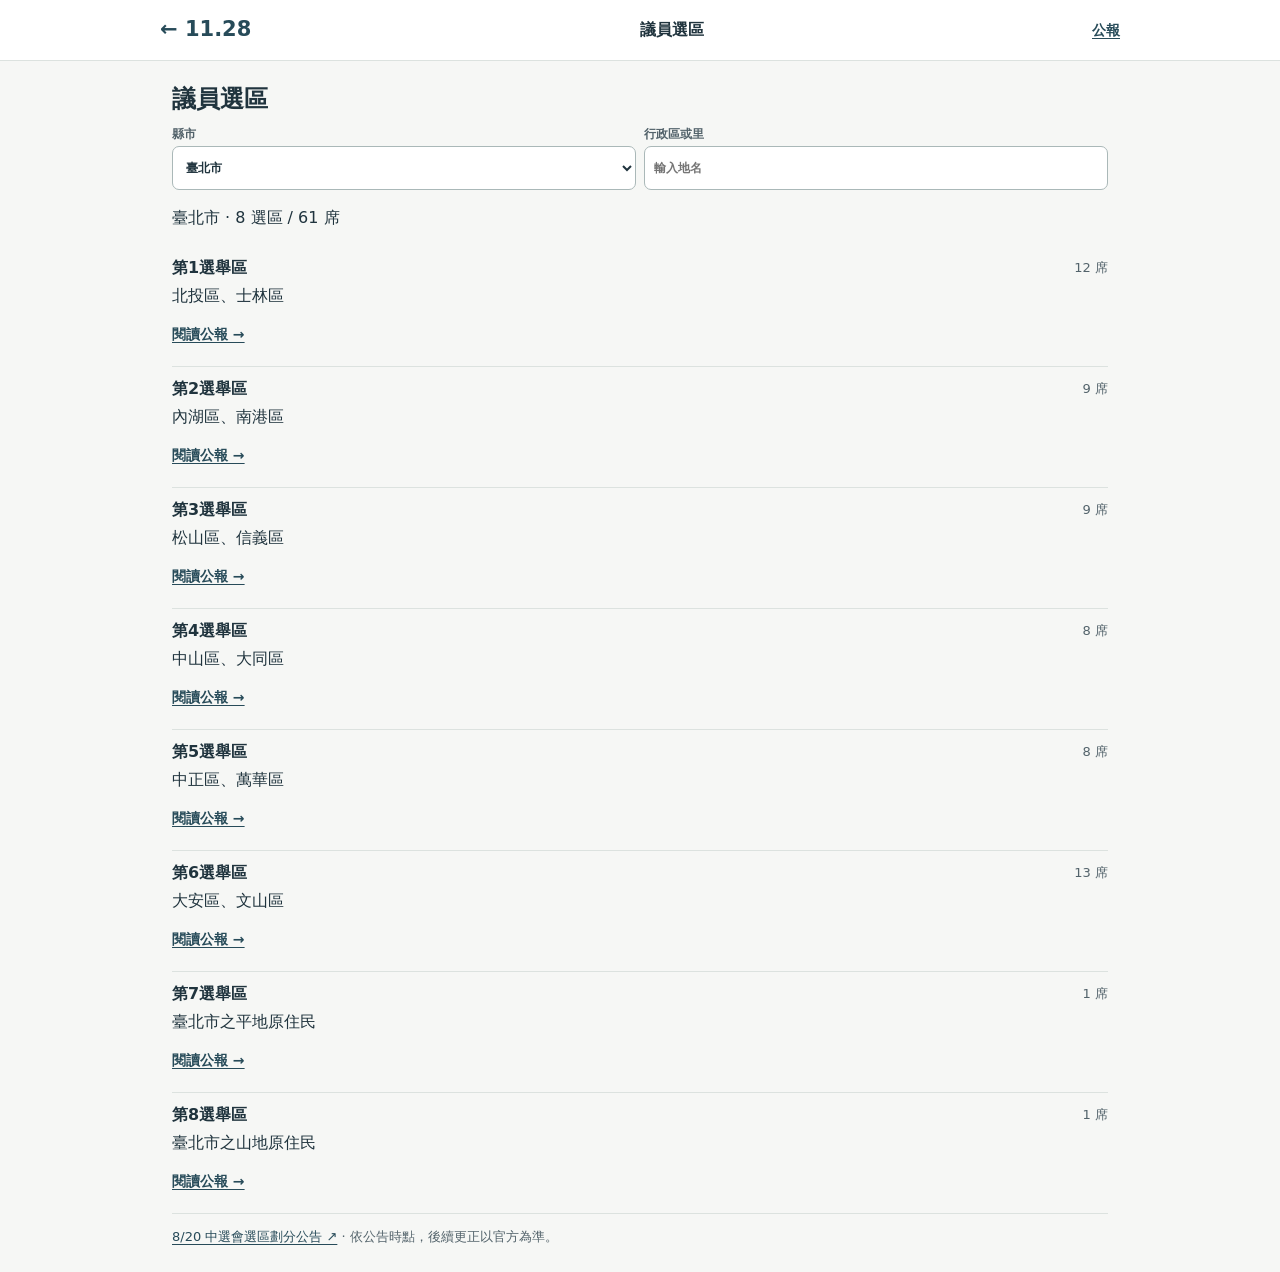
==== districts.html @ 3f52a7c3 "V0.1.8 district finder and expanded official gazette access" ====
<!doctype html><html lang="zh-Hant-TW"><head><meta charset="utf-8"><meta name="viewport" content="width=device-width,initial-scale=1"><title>議員選區｜11.28</title><meta name="description" content="22縣市議員選區範圍、名額及原始公報。"><link rel="icon" href="/favicon.ico"><link rel="apple-touch-icon" href="/apple-touch-icon.png"><link rel="stylesheet" href="assets/reader.css?v=018"><script defer src="scripts/districts.js"></script></head><body><header><a href="./" class="back">← 11.28</a><strong>議員選區</strong><a href="gazettes.html">公報</a></header><main><h1>議員選區</h1><div class="filters"><label>縣市<select id="county" disabled></select></label><label>行政區或里<input id="query" type="search" placeholder="輸入地名" disabled></label></div><p id="summary" role="status">讀取資料…</p><div id="districts"></div><p class="district-source"><a href="https://web.cec.gov.tw/api/file/45d8e965-f63a-46d5-b636-7d81e47cf4d1.pdf" target="_blank" rel="noopener noreferrer">8/20 中選會選區劃分公告 ↗</a> · 依公告時點，後續更正以官方為準。</p><noscript><a href="https://web.cec.gov.tw/api/file/45d8e965-f63a-46d5-b636-7d81e47cf4d1.pdf">開啟官方選區公告</a></noscript></main></body></html>
---- assets/reader.css ----
*{box-sizing:border-box}[hidden]{display:none!important}:root{color-scheme:light;--ink:#20343e;--muted:#53636b;--line:#dce2df}body{margin:0;background:#f6f7f5;color:var(--ink);font:16px/1.5 system-ui,-apple-system,"PingFang TC",sans-serif}header{display:flex;gap:12px;align-items:center;justify-content:space-between;padding:8px max(12px,calc((100% - 960px)/2));background:white;border-bottom:1px solid var(--line)}a{color:#274b59;text-underline-offset:3px}header a{font-size:14px;font-weight:650;display:flex;align-items:center;min-height:44px;white-space:nowrap}header .back{font-size:21px;font-weight:800;text-decoration:none}main{max-width:960px;margin:auto;padding:12px}.filters{display:grid;grid-template-columns:1fr 1fr;gap:8px}label{display:block;font-size:12px;font-weight:650;color:var(--muted)}select,button{font:inherit;min-height:44px;border:1px solid #aab8b8;border-radius:7px;background:#fff;color:var(--ink);padding:7px 9px;width:100%;min-width:0}select{display:block;margin-top:3px}button{cursor:pointer;font-weight:650}.tools{display:flex;gap:7px;align-items:center;flex-wrap:wrap;margin-top:8px}.tools button{width:auto;background:var(--ink);color:white;border-color:var(--ink)}button:disabled{opacity:.5;cursor:default}.tools a{display:inline-flex;align-items:center;min-height:44px;font-size:13px;font-weight:650;padding:4px 3px}#doc-row{margin-top:8px}#status{font-size:13px;margin:7px 0;color:var(--muted)}iframe{display:block;width:100%;height:70vh;height:72dvh;min-height:350px;border:1px solid var(--line);background:white;border-radius:8px}#close{margin-top:6px}details{background:#fff;border:1px solid var(--line);border-radius:8px;padding:8px 10px;margin-top:12px;font-size:13px}summary{cursor:pointer;min-height:36px;display:list-item;line-height:36px;font-weight:650}.sr{position:absolute;clip:rect(0,0,0,0);width:1px;height:1px;overflow:hidden}a:focus-visible,button:focus-visible,select:focus-visible,summary:focus-visible{outline:3px solid #a05b16;outline-offset:2px}@media(max-width:360px){header{gap:5px}header strong{font-size:14px}main{padding:8px}.tools{gap:4px}}

.result-card{background:#fff;border:1px solid var(--line);border-radius:9px;padding:14px;margin:10px 0}.result-card h2{font-size:19px;margin:0 0 6px}.result-card p{font-size:14px;margin:4px 0 8px;color:var(--muted)}.result-card a{display:inline-flex;min-height:44px;align-items:center}main>h1{font-size:24px;margin:8px 0}

#district-scope{font-size:14px;font-weight:650;margin:5px 0}#correction{display:inline-flex;min-height:44px;align-items:center;font-size:13px;font-weight:650}#viewer iframe{height:78vh;height:78dvh;border-radius:5px}.tools{margin-top:5px}#load{background:#fff;color:var(--ink);border-color:var(--line);font-size:13px}#doc-row select{font-size:16px}header strong{white-space:nowrap}@media(max-width:360px){header .back{font-size:18px}}

.district-card{border-bottom:1px solid var(--line);padding:10px 0;background:transparent}.district-heading{display:flex;justify-content:space-between;align-items:center}.district-heading span{font-size:13px;color:var(--muted)}.district-card p{margin:4px 0;overflow-wrap:anywhere}.district-card a,#district-directory{display:inline-flex;min-height:44px;align-items:center;font-size:14px;font-weight:650}.district-source{font-size:13px;color:var(--muted)}input[type=search]{width:100%;min-width:0;min-height:44px;font:inherit;border:1px solid #aab8b8;border-radius:7px;padding:7px 9px;margin-top:3px}
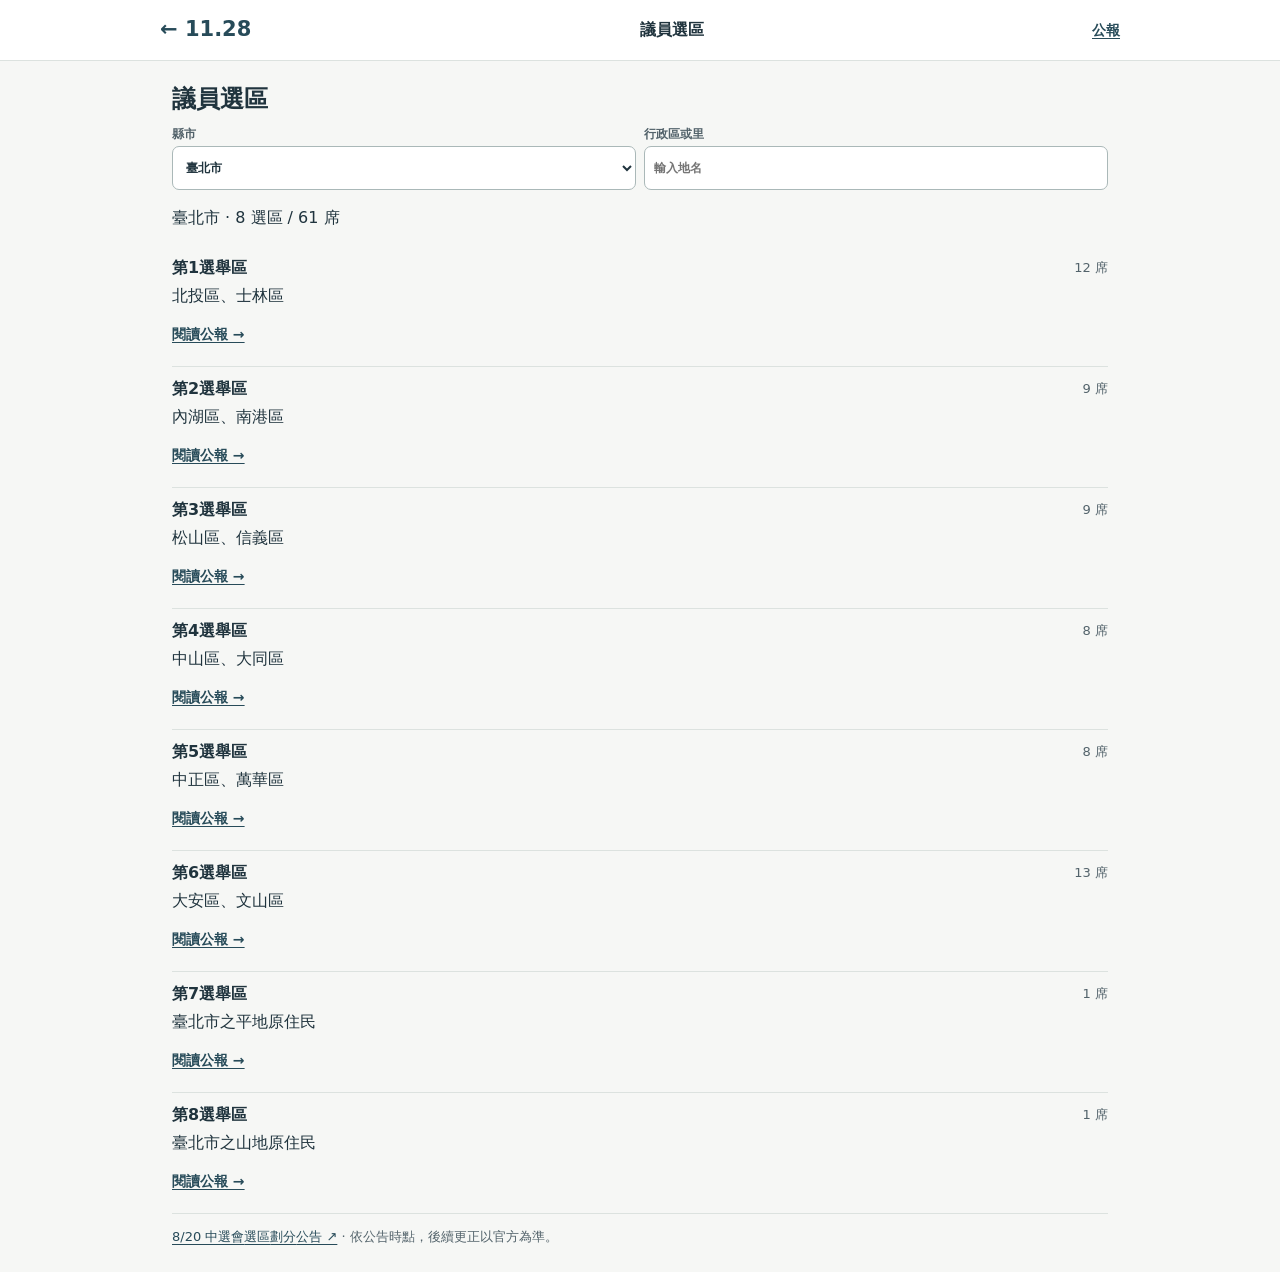
==== commit 37ea5c89: "Break Chinese lines at word boundaries and unify disclosure markers (V0.1.76) - Add scripts/phrase.j" ====
--- a/districts.html
+++ b/districts.html
@@ -1 +1 @@
-<!doctype html><html lang="zh-Hant-TW"><head><meta charset="utf-8"><meta name="viewport" content="width=device-width,initial-scale=1"><title>議員選區｜11.28</title><meta name="description" content="22縣市議員選區範圍、名額及原始公報。"><link rel="icon" href="/favicon.ico"><link rel="apple-touch-icon" href="/apple-touch-icon.png"><link rel="stylesheet" href="assets/reader.css?v=018"><script defer src="scripts/districts.js"></script></head><body><header><a href="./" class="back">← 11.28</a><strong>議員選區</strong><a href="gazettes.html">公報</a></header><main><h1>議員選區</h1><div class="filters"><label>縣市<select id="county" disabled></select></label><label>行政區或里<input id="query" type="search" placeholder="輸入地名" disabled></label></div><p id="summary" role="status">讀取資料…</p><div id="districts"></div><p class="district-source"><a href="https://web.cec.gov.tw/api/file/45d8e965-f63a-46d5-b636-7d81e47cf4d1.pdf" target="_blank" rel="noopener noreferrer">8/20 中選會選區劃分公告 ↗</a> · 依公告時點，後續更正以官方為準。</p><noscript><a href="https://web.cec.gov.tw/api/file/45d8e965-f63a-46d5-b636-7d81e47cf4d1.pdf">開啟官方選區公告</a></noscript></main></body></html>+<!doctype html><html lang="zh-Hant-TW"><head><meta charset="utf-8"><meta name="viewport" content="width=device-width,initial-scale=1"><link rel="canonical" href="https://civiclens.eugeneyip.net/districts.html"><title>議員選區｜11.28</title><meta name="description" content="22縣市議員選區範圍、名額及原始公報。"><link rel="icon" href="/favicon.ico"><link rel="apple-touch-icon" href="/apple-touch-icon.png"><link rel="stylesheet" href="assets/reader.css?v=076"><script defer src="scripts/districts.js"></script><script defer src="scripts/phrase.js?v=076"></script></head><body><header><a href="./" class="back">← 11.28</a><strong>議員選區</strong><a href="gazettes.html">公報</a></header><main><h1>議員選區</h1><div class="filters"><label>縣市<select id="county" disabled></select></label><label>行政區或里<input id="query" type="search" placeholder="輸入地名" disabled></label></div><p id="summary" role="status">讀取資料…</p><div id="districts"></div><p class="district-source"><a href="https://web.cec.gov.tw/api/file/45d8e965-f63a-46d5-b636-7d81e47cf4d1.pdf" target="_blank" rel="noopener noreferrer">8/20 中選會選區劃分公告 ↗</a> · 依公告時點，後續更正以官方為準。</p><noscript><a href="https://web.cec.gov.tw/api/file/45d8e965-f63a-46d5-b636-7d81e47cf4d1.pdf">開啟官方選區公告</a></noscript></main></body></html>
--- a/assets/reader.css
+++ b/assets/reader.css
@@ -2,6 +2,16 @@
 
 .result-card{background:#fff;border:1px solid var(--line);border-radius:9px;padding:14px;margin:10px 0}.result-card h2{font-size:19px;margin:0 0 6px}.result-card p{font-size:14px;margin:4px 0 8px;color:var(--muted)}.result-card a{display:inline-flex;min-height:44px;align-items:center}main>h1{font-size:24px;margin:8px 0}
 
-#district-scope{font-size:14px;font-weight:650;margin:5px 0}#correction{display:inline-flex;min-height:44px;align-items:center;font-size:13px;font-weight:650}#viewer iframe{height:78vh;height:78dvh;border-radius:5px}.tools{margin-top:5px}#load{background:#fff;color:var(--ink);border-color:var(--line);font-size:13px}#doc-row select{font-size:16px}header strong{white-space:nowrap}@media(max-width:360px){header .back{font-size:18px}}
+#district-scope{font-size:14px;font-weight:650;margin:5px 0;white-space:pre-line;line-height:1.55}#correction{display:inline-flex;min-height:44px;align-items:center;font-size:13px;font-weight:650}#viewer iframe{height:78vh;height:78dvh;border-radius:5px}.tools{margin-top:5px}#load{background:#fff;color:var(--ink);border-color:var(--line);font-size:13px}#doc-row select{font-size:16px}header strong{white-space:nowrap}@media(max-width:360px){header .back{font-size:18px}}
 
 .district-card{border-bottom:1px solid var(--line);padding:10px 0;background:transparent}.district-heading{display:flex;justify-content:space-between;align-items:center}.district-heading span{font-size:13px;color:var(--muted)}.district-card p{margin:4px 0;overflow-wrap:anywhere}.district-card a,#district-directory{display:inline-flex;min-height:44px;align-items:center;font-size:14px;font-weight:650}.district-source{font-size:13px;color:var(--muted)}input[type=search]{width:100%;min-width:0;min-height:44px;font:inherit;border:1px solid #aab8b8;border-radius:7px;padding:7px 9px;margin-top:3px}
+
+.result-table-wrap{overflow-x:auto}.result-table{border-collapse:collapse;width:100%;font-variant-numeric:tabular-nums;font-size:15px}.result-table th,.result-table td{padding:8px 6px;border-bottom:1px solid var(--line);text-align:left}.result-table th{font-size:13px;color:var(--muted)}.result-table td:nth-child(3),.result-table th:nth-child(3){text-align:right}.result-table a{min-height:40px}.result-table td:last-child{white-space:nowrap}#result-district-label{margin-top:8px}#result-data-status{padding:8px 0;border-top:1px solid var(--line);border-bottom:1px solid var(--line)}
+
+#result-refresh{font-size:13px}#result-refresh-status{font-size:12px;color:var(--muted)}
+.party-table th[scope=row]{font-weight:650;font-size:14px;color:var(--ink)}.party-table td:nth-child(3),.party-table th:nth-child(3){text-align:left;min-width:120px}.party-table td:nth-child(2),.party-table td:nth-child(4),.party-table th:nth-child(2),.party-table th:nth-child(4){text-align:right}.party-bar{display:block;height:8px;border-radius:4px;background:#274b59;margin:2px 0 3px}#party-tiers{font-size:12px}
+.party-table td:nth-child(5),.party-table th:nth-child(5){text-align:right;color:var(--muted)}.history-table.chief td:nth-child(3),.history-table.chief th:nth-child(3){text-align:left}.history-table td:nth-child(4),.history-table th:nth-child(4),.history-table td:nth-child(5),.history-table th:nth-child(5),.history-table.council td:nth-child(2),.history-table.council th:nth-child(2){text-align:right}
+.party-sub{display:block;font-size:12px;line-height:1.4;color:#53636b}tr.elected td{font-weight:650}
+html.phrase body{word-break:keep-all;overflow-wrap:break-word}
+html.phrase :is(p,li,dd,td,figcaption){text-wrap:pretty}
+:is(h1,h2,h3,h4,summary){text-wrap:balance}
